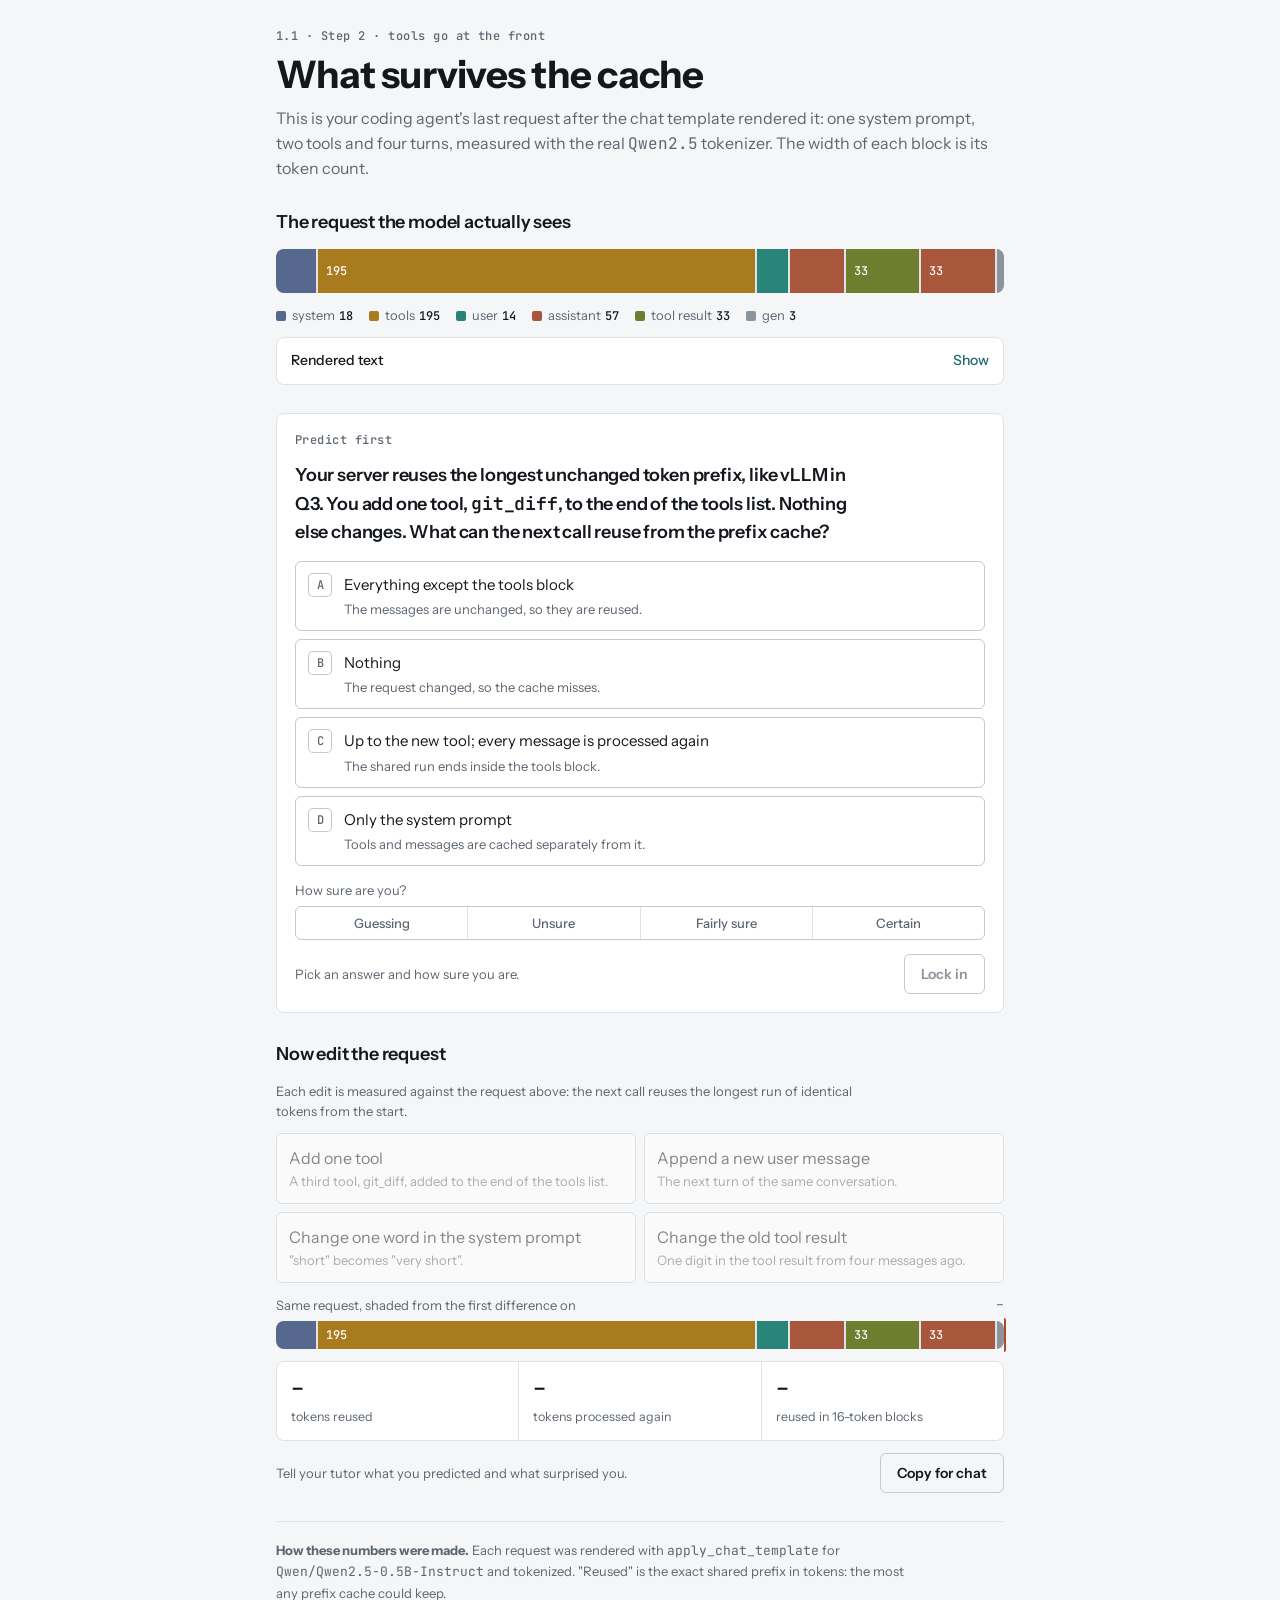
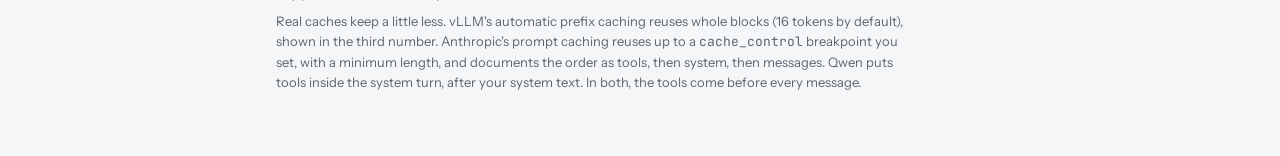
==== examples/cache-explorer/cache-explorer.html @ a2c25013 "agent-tutor 0.1.0: tutoring skill for Claude Code and other agents The tutor skill: topic planning, " ====
<!doctype html><html><head><meta charset=utf-8><meta name=viewport content="width=device-width,initial-scale=1,viewport-fit=cover"><style>:root{color-scheme:light;padding-top:env(safe-area-inset-top,0px);padding-bottom:env(safe-area-inset-bottom,0px)}body{margin:0;font:14px/1.4 system-ui,sans-serif}img{max-width:100%}[hidden]{display:none!important}</style></head><body>
<title>What Survives the Cache</title>
<meta name="claude:viewport-fit-sides" content="cover">
<link rel="preconnect" href="https://fonts.googleapis.com">
<link rel="stylesheet" href="https://fonts.googleapis.com/css2?family=Instrument+Sans:wght@400;500;600;700&family=JetBrains+Mono:wght@400;500&display=swap">
<style>
/* One column, phone first: the sequence is the hero, the prediction gates the cache view, the edits come last. */
:root {
  --bg: #f5f6f7; --surface: #ffffff; --fg: #14181d; --muted: #5d6670; --faint: #8b939c; --line: #dfe3e7; --line-strong: #c3c9cf;
  --accent: #1d6670; --accent-soft: #e1eff0; --good: #2c7a4b; --good-soft: #e3f1e8; --bad: #b2452a; --bad-soft: #f7e6e0;
  --s-system: #56688d; --s-tools: #a97b1f; --s-user: #2a8579; --s-call: #a8573c; --s-result: #6f7d2f; --s-gen: #8b939c;
  --sans: "Instrument Sans", ui-sans-serif, system-ui, -apple-system, "Segoe UI", sans-serif;
  --mono: "JetBrains Mono", ui-monospace, "Cascadia Mono", Consolas, monospace;
  --r: 8px;
}
@media (prefers-color-scheme: dark) { :root:not([data-theme="light"]) {
  --bg: #101418; --surface: #171c21; --fg: #e5e9ec; --muted: #9aa4ad; --faint: #6c7680; --line: #262d34; --line-strong: #37414a;
  --accent: #6cc0c9; --accent-soft: #16303a; --good: #6cc895; --good-soft: #15301f; --bad: #ec8a6c; --bad-soft: #3a1f17;
  --s-system: #8fa3cc; --s-tools: #ddb257; --s-user: #5cc2b3; --s-call: #e08b6c; --s-result: #aebd64; --s-gen: #6c7680; color-scheme: dark } }
:root[data-theme="dark"] {
  --bg: #101418; --surface: #171c21; --fg: #e5e9ec; --muted: #9aa4ad; --faint: #6c7680; --line: #262d34; --line-strong: #37414a;
  --accent: #6cc0c9; --accent-soft: #16303a; --good: #6cc895; --good-soft: #15301f; --bad: #ec8a6c; --bad-soft: #3a1f17;
  --s-system: #8fa3cc; --s-tools: #ddb257; --s-user: #5cc2b3; --s-call: #e08b6c; --s-result: #aebd64; --s-gen: #6c7680; color-scheme: dark }

* { box-sizing: border-box; }
.mono, .num, .eyebrow, pre, code, .readout b, .bar span, .legend b { font-variant-ligatures: none; font-feature-settings: "liga" 0, "calt" 0; }
body { background: var(--bg); color: var(--fg); font: 16px/1.55 var(--sans); }
main { max-width: 760px; margin: 0 auto; padding-block: 28px 64px; padding-left: max(16px, env(safe-area-inset-left, 0px)); padding-right: max(16px, env(safe-area-inset-right, 0px));
  display: grid; gap: 28px; }
h1, h2 { text-wrap: balance; margin: 0; }
h1 { font-size: clamp(28px, 6vw, 38px); line-height: 1.1; letter-spacing: -.02em; font-weight: 700; }
h2 { font-size: 18px; font-weight: 600; letter-spacing: -.01em; }
p { margin: 0; max-width: 65ch; }
.eyebrow { font: 500 12px var(--mono); color: var(--muted); letter-spacing: .04em; }
.lede { color: var(--muted); }
.mono { font-family: var(--mono); }
.num { font-family: var(--mono); font-variant-numeric: tabular-nums; }
section { display: grid; gap: 12px; }
header { display: grid; gap: 10px; }

/* the sequence bar: one cell per segment, width = its tokens */
.bar { display: flex; height: 44px; border-radius: var(--r); overflow: hidden; background: var(--line); gap: 2px; }
.bar > div { min-width: 3px; position: relative; background: var(--c); }
.bar > div span { position: absolute; left: 8px; top: 50%; transform: translateY(-50%); font: 500 12px var(--mono); color: var(--surface); white-space: nowrap; }
.legend { display: flex; flex-wrap: wrap; gap: 6px 16px; font-size: 13px; color: var(--muted); }
.legend i { display: inline-block; width: 10px; height: 10px; border-radius: 2px; background: var(--c); margin-right: 6px; vertical-align: -1px; }
.legend b { font: 500 12px var(--mono); color: var(--fg); margin-left: 4px; font-weight: 500; }

/* the same bar again in the edits section, with what gets processed again masked */
.next { display: grid; gap: 6px; }
.next-head { display: flex; justify-content: space-between; gap: 12px; }
.bar-wrap { position: relative; }
.bar.small { height: 28px; }
.mask { position: absolute; top: -3px; bottom: -3px; right: 0; border-left: 2px solid var(--bad); border-radius: 0 var(--r) var(--r) 0;
  background: repeating-linear-gradient(135deg, color-mix(in srgb, var(--bg) 78%, transparent) 0 6px, color-mix(in srgb, var(--bg) 92%, transparent) 6px 10px);
  transition: left .5s cubic-bezier(.2,.8,.2,1); }
@media (prefers-reduced-motion: reduce) { .mask { transition: none; } }
.reuse { position: relative; height: 14px; border-radius: 4px; background: repeating-linear-gradient(135deg, var(--bad-soft) 0 6px, transparent 6px 10px); box-shadow: inset 0 0 0 1px var(--bad); overflow: hidden; }
.reuse .kept { position: absolute; inset: 0 auto 0 0; background: var(--accent); transition: width .5s cubic-bezier(.2,.8,.2,1); }
.reuse-scale { display: flex; justify-content: space-between; font: 12px var(--mono); color: var(--faint); }
.locked-note { font-size: 13px; color: var(--faint); }

/* rendered text */
details.raw { border: 1px solid var(--line); border-radius: var(--r); background: var(--surface); }
details.raw summary { cursor: pointer; padding: 12px 14px; font-size: 14px; font-weight: 500; list-style: none; display: flex; justify-content: space-between; gap: 12px; }
details.raw summary::-webkit-details-marker { display: none; }
details.raw summary::after { content: "Show"; color: var(--accent); font-weight: 500; }
details.raw[open] summary::after { content: "Hide"; }
pre.seq { margin: 0; padding: 4px 14px 14px; max-height: 360px; overflow: auto; font: 12.5px/1.6 var(--mono); white-space: pre-wrap; word-break: break-word; }
pre.seq span.seg { box-shadow: inset 2px 0 0 var(--c); padding-left: 4px; }
pre.seq .mark { color: var(--accent); font-weight: 500; }
pre.seq .after { opacity: .45; }
pre.seq .cut { display: inline-block; width: 0; border-left: 2px solid var(--bad); height: 1.2em; vertical-align: -3px; margin: 0 1px; }

/* prediction */
.card { background: var(--surface); border: 1px solid var(--line); border-radius: var(--r); padding: 18px; display: grid; gap: 14px; }
.opts { display: grid; gap: 8px; }
.opt { display: grid; grid-template-columns: 26px 1fr; gap: 10px; align-items: start; text-align: left; width: 100%; padding: 11px 12px; border: 1px solid var(--line-strong);
  border-radius: 6px; background: transparent; color: var(--fg); font: inherit; font-size: 15px; cursor: pointer; transition: border-color .15s, background .15s; }
.opt:hover:not(:disabled) { border-color: var(--fg); }
.opt .k { display: grid; place-items: center; width: 24px; height: 24px; border-radius: 5px; box-shadow: inset 0 0 0 1px var(--line-strong); font: 500 12px var(--mono); color: var(--muted); }
.opt[aria-checked="true"] { border-color: var(--fg); box-shadow: inset 0 0 0 1px var(--fg); }
.opt[aria-checked="true"] .k { background: var(--fg); color: var(--surface); box-shadow: none; }
.opt:disabled { cursor: default; }
.opt.right { border-color: var(--good); box-shadow: inset 0 0 0 1px var(--good); background: var(--good-soft); }
.opt.right .k { background: var(--good); color: var(--surface); box-shadow: none; }
.opt.wrongpick { border-color: var(--bad); box-shadow: inset 0 0 0 1px var(--bad); }
.opt small { display: block; color: var(--muted); font-size: 13px; margin-top: 3px; }
.opt .belief { display: none; }
.revealed .opt .belief { display: block; }
.seg-ctl { display: flex; border: 1px solid var(--line-strong); border-radius: 6px; overflow: hidden; }
.seg-ctl button { flex: 1; padding: 8px 6px; border: 0; background: transparent; color: var(--muted); font: 500 13px var(--sans); cursor: pointer; }
.seg-ctl button + button { border-left: 1px solid var(--line); }
.seg-ctl button[aria-checked="true"] { background: var(--fg); color: var(--surface); }
.row { display: flex; flex-wrap: wrap; gap: 10px; align-items: center; justify-content: space-between; }
.btn { height: 40px; padding: 0 16px; border-radius: 6px; border: 1px solid var(--fg); background: var(--fg); color: var(--surface); font: 600 14px var(--sans); cursor: pointer; }
.btn:disabled { background: transparent; color: var(--faint); border-color: var(--line-strong); cursor: default; }
.btn.ghost { background: transparent; color: var(--fg); border-color: var(--line-strong); }
.hint { font-size: 13px; color: var(--muted); }
.verdict { font-weight: 600; }
.verdict.ok { color: var(--good); } .verdict.no { color: var(--bad); }
:focus-visible { outline: 2px solid var(--accent); outline-offset: 2px; }

/* edits */
.edits { display: grid; gap: 8px; grid-template-columns: repeat(2, minmax(0, 1fr)); }
@media (max-width: 520px) { .edits { grid-template-columns: 1fr; } }
.edit { text-align: left; padding: 12px; border: 1px solid var(--line-strong); border-radius: 6px; background: var(--surface); color: var(--fg); font: inherit; cursor: pointer; }
.edit small { display: block; color: var(--muted); font-size: 13px; }
.edit[aria-pressed="true"] { border-color: var(--accent); box-shadow: inset 0 0 0 1px var(--accent); background: var(--accent-soft); }
.edit:disabled { opacity: .5; cursor: default; }
.readout { display: grid; grid-template-columns: repeat(3, minmax(0, 1fr)); gap: 1px; background: var(--line); border: 1px solid var(--line); border-radius: var(--r); overflow: hidden; }
.readout div { background: var(--surface); padding: 12px 14px; }
.readout b { display: block; font: 500 22px var(--mono); font-variant-numeric: tabular-nums; letter-spacing: -.01em; }
.readout span { font-size: 12.5px; color: var(--muted); }
.notice { border-left: 0; padding: 12px 14px; background: var(--accent-soft); border-radius: 6px; font-size: 15px; }
.notice b { font-weight: 600; }
footer { font-size: 13px; color: var(--muted); display: grid; gap: 8px; border-top: 1px solid var(--line); padding-top: 18px; }
footer p { max-width: 70ch; }
@media (prefers-reduced-motion: reduce) { .reuse .kept { transition: none; } }
</style>

<main>
  <header>
    <div class="eyebrow">1.1 · Step 2 · tools go at the front</div>
    <h1>What survives the cache</h1>
    <p class="lede">This is your coding agent's last request after the chat template rendered it: one system prompt, two tools and four turns, measured with the real <span class="mono">Qwen2.5</span> tokenizer. The width of each block is its token count.</p>
  </header>

  <section aria-labelledby="seq-h">
    <h2 id="seq-h">The request the model actually sees</h2>
    <div class="bar" id="bar" role="img"></div>
    <div class="legend" id="legend"></div>
    <details class="raw" id="raw"><summary>Rendered text</summary><pre class="seq" id="seq"></pre></details>
  </section>

  <section class="card" id="predict" aria-labelledby="p-h">
    <div class="eyebrow">Predict first</div>
    <h2 id="p-h">Your server reuses the longest unchanged token prefix, like vLLM in Q3. You add one tool, <span class="mono">git_diff</span>, to the end of the tools list. Nothing else changes. What can the next call reuse from the prefix cache?</h2>
    <div class="opts" role="radiogroup" aria-labelledby="p-h" id="opts"></div>
    <div>
      <div class="hint" id="conf-l" style="margin-bottom:6px">How sure are you?</div>
      <div class="seg-ctl" role="radiogroup" aria-labelledby="conf-l" id="conf"></div>
    </div>
    <div class="row">
      <span class="hint" id="p-hint">Pick an answer and how sure you are.</span>
      <button class="btn" id="lock" disabled>Lock in</button>
    </div>
    <div id="verdict" hidden></div>
  </section>

  <section aria-labelledby="e-h">
    <h2 id="e-h">Now edit the request</h2>
    <p class="hint" id="e-hint">Each edit is measured against the request above: the next call reuses the longest run of identical tokens from the start.</p>
    <div class="edits" id="edits"></div>
    <div class="next">
      <div class="next-head"><span class="hint">Same request, shaded from the first difference on</span><span class="num hint" id="reuse-note">–</span></div>
      <div class="bar-wrap"><div class="bar small" id="bar2" aria-hidden="true"></div><div class="mask" id="mask" style="left:100%"></div></div>
    </div>
    <div class="readout" aria-live="polite">
      <div><b id="r-kept">–</b><span>tokens reused</span></div>
      <div><b id="r-new">–</b><span>tokens processed again</span></div>
      <div><b id="r-blocks">–</b><span>reused in 16-token blocks</span></div>
    </div>
    <p class="notice" id="notice" hidden></p>
    <div class="row"><span class="hint">Tell your tutor what you predicted and what surprised you.</span><button class="btn ghost" id="copy">Copy for chat</button></div>
  </section>

  <footer>
    <p><b>How these numbers were made.</b> Each request was rendered with <span class="mono">apply_chat_template</span> for <span class="mono">Qwen/Qwen2.5-0.5B-Instruct</span> and tokenized. "Reused" is the exact shared prefix in tokens: the most any prefix cache could keep.</p>
    <p>Real caches keep a little less. vLLM's automatic prefix caching reuses whole blocks (16 tokens by default), shown in the third number. Anthropic's prompt caching reuses up to a <span class="mono">cache_control</span> breakpoint you set, with a minimum length, and documents the order as tools, then system, then messages. Qwen puts tools inside the system turn, after your system text. In both, the tools come before every message.</p>
  </footer>
</main>

<script>
const D = {"model": "Qwen/Qwen2.5-0.5B-Instruct", "text": "<|im_start|>system\nYou are a coding agent working in the user's repository. Keep answers short.\n\n# Tools\n\nYou may call one or more functions to assist with the user query.\n\nYou are provided with function signatures within <tools><\/tools> XML tags:\n<tools>\n{\"type\": \"function\", \"function\": {\"name\": \"read_file\", \"description\": \"Read a file from the repository.\", \"parameters\": {\"type\": \"object\", \"properties\": {\"path\": {\"type\": \"string\"}}, \"required\": [\"path\"]}}}\n{\"type\": \"function\", \"function\": {\"name\": \"run_tests\", \"description\": \"Run the test suite and return failures.\", \"parameters\": {\"type\": \"object\", \"properties\": {\"pattern\": {\"type\": \"string\"}}, \"required\": [\"pattern\"]}}}\n<\/tools>\n\nFor each function call, return a json object with function name and arguments within <tool_call><\/tool_call> XML tags:\n<tool_call>\n{\"name\": <function-name>, \"arguments\": <args-json-object>}\n<\/tool_call><|im_end|>\n<|im_start|>user\nThe login test fails. Can you look?<|im_end|>\n<|im_start|>assistant\n<tool_call>\n{\"name\": \"run_tests\", \"arguments\": {\"pattern\": \"login\"}}\n<\/tool_call><|im_end|>\n<|im_start|>user\n<tool_response>\nFAILED test_login.py::test_expired_token - assert 401 == 200\n<\/tool_response><|im_end|>\n<|im_start|>assistant\nThe expired-token case returns 401. The test expects 200, so the test is wrong, not the code.<|im_end|>\n<|im_start|>assistant\n", "tokens": 320, "segments": [{"label": "System prompt", "kind": "system", "start": 0, "end": 95, "tokStart": 0, "tokEnd": 18}, {"label": "Tool definitions (inserted by the template)", "kind": "tools", "start": 95, "end": 906, "tokStart": 18, "tokEnd": 213}, {"label": "User message", "kind": "user", "start": 906, "end": 969, "tokStart": 213, "tokEnd": 227}, {"label": "Assistant tool call", "kind": "assistant", "start": 969, "end": 1083, "tokStart": 227, "tokEnd": 251}, {"label": "Tool result", "kind": "result", "start": 1083, "end": 1204, "tokStart": 251, "tokEnd": 284}, {"label": "Assistant turn", "kind": "assistant", "start": 1204, "end": 1330, "tokStart": 284, "tokEnd": 317}, {"label": "Generation marker", "kind": "gen", "start": 1330, "end": 1352, "tokStart": 317, "tokEnd": 320}], "variants": [{"key": "append", "label": "Append a new user message", "what": "The next turn of the same conversation.", "shared": 318, "total": 330, "baseTotal": 320, "newTokens": 12, "sharedChar": 1342, "blocks16": 304}, {"key": "tool", "label": "Add one tool", "what": "A third tool, git_diff, added to the end of the tools list.", "shared": 169, "total": 375, "baseTotal": 320, "newTokens": 206, "sharedChar": 683, "blocks16": 160}, {"key": "system", "label": "Change one word in the system prompt", "what": "\"short\" becomes \"very short\".", "shared": 17, "total": 321, "baseTotal": 320, "newTokens": 304, "sharedChar": 88, "blocks16": 16}, {"key": "result", "label": "Change the old tool result", "what": "One digit in the tool result from four messages ago.", "shared": 271, "total": 320, "baseTotal": 320, "newTokens": 49, "sharedChar": 1168, "blocks16": 256}]};
const SEG = { system: "--s-system", tools: "--s-tools", user: "--s-user", assistant: "--s-call", result: "--s-result", gen: "--s-gen" };
const SHORT = { system: "system", tools: "tools", user: "user", assistant: "assistant", result: "tool result", gen: "gen" };
const OPTS = [
  { k: "A", t: "Everything except the tools block", d: "The messages are unchanged, so they are reused.", belief: "This treats the cache as separate pieces. It is one sequence, so a change stops reuse of everything after it." },
  { k: "B", t: "Nothing", d: "The request changed, so the cache misses.", belief: "On Anthropic's cache you would also get nothing here, because it matches only whole prefixes up to a breakpoint and the change is near the front. Not because of a request hash. This server keeps every token up to the first difference." },
  { k: "C", t: "Up to the new tool; every message is processed again", d: "The shared run ends inside the tools block.", belief: "" },
  { k: "D", t: "Only the system prompt", d: "Tools and messages are cached separately from it.", belief: "Close on position, but the first tools still match, so reuse runs past the system text into the tools block." },
];
const RIGHT = "C";
const CONF = ["Guessing", "Unsure", "Fairly sure", "Certain"];
const SYS_KEPT = D.variants.find((v) => v.key === "system").shared;
const NOTE = {
  tool: "<b>The messages didn't change, and they still had to be processed again.</b> The new tool sits before them in the sequence, so the shared run ends there. Agents that add or remove tools per turn lose their cache on every call.",
  append: "<b>Almost all of it is reused.</b> Only the new message is processed, plus two tokens: the old generation marker <span class=\"mono\">assistant</span> becomes <span class=\"mono\">user</span>. Appending is cheap.",
  system: `<b>One word near the top, and the cache keeps ${SYS_KEPT} tokens.</b> Everything after the edit is processed again, including tools and messages. Put text that changes, like dates or user names, as late as you can.`,
  result: "<b>An edit four turns back still costs every token after it.</b> Rewriting or trimming old history, like summarizing a long tool result, ends the cache at that point.",
};
const store = { get(k) { try { return JSON.parse(localStorage.getItem(k)); } catch { return null; } }, set(k, v) { try { localStorage.setItem(k, JSON.stringify(v)); } catch {} } };
const $ = (id) => document.getElementById(id);
const pct = (a, b) => Math.round((a / b) * 100);

// sequence bar, legend, rendered text
const kinds = {};
D.segments.forEach((s) => {
  const n = s.tokEnd - s.tokStart, cell = document.createElement("div");
  cell.style.setProperty("--c", `var(${SEG[s.kind]})`); cell.style.flex = `${n} 0 0`; cell.title = `${s.label}: ${n} tokens`;
  if (n / D.tokens > .09) cell.innerHTML = `<span>${n}</span>`;
  $("bar").append(cell); $("bar2").append(cell.cloneNode(true));
  kinds[s.kind] = (kinds[s.kind] || 0) + n;
});
$("bar").setAttribute("aria-label", D.segments.map((s) => `${s.label} ${s.tokEnd - s.tokStart} tokens`).join(", "));
Object.entries(kinds).forEach(([k, n]) => { $("legend").insertAdjacentHTML("beforeend", `<span style="--c:var(${SEG[k]})"><i></i>${SHORT[k]}<b>${n}</b></span>`); });
const esc = (t) => t.replace(/[&<>]/g, (c) => ({ "&": "&amp;", "<": "&lt;", ">": "&gt;" }[c]));
const marked = (t) => esc(t).replace(/&lt;\|im_(start|end)\|&gt;/g, (m) => `<span class="mark">${m}</span>`);
function drawText(cut) {
  $("seq").innerHTML = D.segments.map((s) => {
    const a = s.start, b = s.end, c = `--c:var(${SEG[s.kind]})`;
    if (cut == null || cut >= b) return `<span class="seg" style="${c}">${marked(D.text.slice(a, b))}</span>`;
    if (cut <= a) return `<span class="seg after" style="${c}">${marked(D.text.slice(a, b))}</span>`;
    return `<span class="seg" style="${c}">${marked(D.text.slice(a, cut))}<span class="cut" title="first difference"></span><span class="after">${marked(D.text.slice(cut, b))}</span></span>`;
  }).join("");
}
drawText(null);

// prediction
let pick = null, conf = null;
const saved = store.get("cache-explorer-1.1");
OPTS.forEach((o) => {
  $("opts").insertAdjacentHTML("beforeend", `<button class="opt" role="radio" aria-checked="false" data-k="${o.k}"><span class="k">${o.k}</span><span>${o.t}<small>${o.d}</small><small class="belief">${o.belief}</small></span></button>`);
});
CONF.forEach((c, i) => $("conf").insertAdjacentHTML("beforeend", `<button role="radio" aria-checked="false" data-i="${i + 1}">${c}</button>`));
const sync = () => {
  document.querySelectorAll(".opt").forEach((b) => b.setAttribute("aria-checked", String(b.dataset.k === pick)));
  document.querySelectorAll("#conf button").forEach((b) => b.setAttribute("aria-checked", String(+b.dataset.i === conf)));
  $("lock").disabled = !(pick && conf);
  $("p-hint").textContent = pick && conf ? "Locked answers can't be changed." : "Pick an answer and how sure you are.";
};
$("opts").addEventListener("click", (e) => { const b = e.target.closest(".opt"); if (b && !b.disabled) { pick = b.dataset.k; sync(); } });
$("conf").addEventListener("click", (e) => { const b = e.target.closest("button"); if (b && !b.disabled) { conf = +b.dataset.i; sync(); } });
// arrow keys inside each radio group
document.querySelectorAll('[role="radiogroup"]').forEach((g) => g.addEventListener("keydown", (e) => {
  if (!["ArrowDown", "ArrowUp", "ArrowLeft", "ArrowRight"].includes(e.key)) return;
  const items = [...g.querySelectorAll('[role="radio"]:not(:disabled)')], i = items.indexOf(document.activeElement);
  if (i < 0) return; e.preventDefault();
  const n = items[(i + (e.key === "ArrowDown" || e.key === "ArrowRight" ? 1 : items.length - 1)) % items.length]; n.focus(); n.click();
}));

function reveal() {
  $("predict").classList.add("revealed");
  document.querySelectorAll(".opt, #conf button").forEach((b) => (b.disabled = true));
  document.querySelectorAll(".opt").forEach((b) => { if (b.dataset.k === RIGHT) b.classList.add("right"); else if (b.dataset.k === pick) b.classList.add("wrongpick"); });
  const ok = pick === RIGHT;
  $("verdict").hidden = false;
  $("verdict").innerHTML = `<p class="verdict ${ok ? "ok" : "no"}">${ok ? "Right" : `Not quite: the answer is ${RIGHT}`} · you were ${CONF[conf - 1].toLowerCase()}</p>`;
  $("lock").hidden = true; $("p-hint").textContent = "Each wrong option shows the belief behind it.";
  document.querySelectorAll(".edit").forEach((b) => (b.disabled = false));
  $("e-hint").textContent = "Each edit is measured against the request above: the next call reuses the longest run of identical tokens from the start. Pick one.";
  show("tool");
}
$("lock").addEventListener("click", () => { store.set("cache-explorer-1.1", { pick, conf }); reveal(); $("edits").scrollIntoView({ behavior: matchMedia("(prefers-reduced-motion: reduce)").matches ? "auto" : "smooth", block: "center" }); });

// edits
const ORDER = ["tool", "append", "system", "result"];
ORDER.forEach((k) => { const v = D.variants.find((x) => x.key === k);
  $("edits").insertAdjacentHTML("beforeend", `<button class="edit" aria-pressed="false" data-k="${k}" disabled>${v.label}<small>${v.what}</small></button>`); });
$("edits").addEventListener("click", (e) => { const b = e.target.closest(".edit"); if (b && !b.disabled) show(b.dataset.k); });
let seen = new Set();
function show(k) {
  const v = D.variants.find((x) => x.key === k); seen.add(k);
  document.querySelectorAll(".edit").forEach((b) => b.setAttribute("aria-pressed", String(b.dataset.k === k)));
  $("mask").style.left = `${(v.shared / D.tokens) * 100}%`;
  $("reuse-note").textContent = `${pct(v.shared, v.total)}% of the next call reused`;
  $("r-kept").textContent = v.shared; $("r-new").textContent = v.newTokens; $("r-blocks").textContent = v.blocks16;
  $("notice").hidden = false; $("notice").innerHTML = NOTE[k];
  drawText(v.sharedChar);
}
$("copy").addEventListener("click", async () => {
  const line = `1.1 cache explorer · predicted ${pick || "–"} · ${conf ? CONF[conf - 1] : "no confidence"} · ${pick === RIGHT ? "right" : "wrong"} · tried: ${[...seen].join(", ") || "none"} · noticed: `;
  try { await navigator.clipboard.writeText(line); $("copy").textContent = "Copied"; }
  catch { $("copy").textContent = "Copy failed: select the line below"; $("notice").hidden = false; $("notice").textContent = line; }
  setTimeout(() => ($("copy").textContent = "Copy for chat"), 2000);
});
if (saved && saved.pick && saved.conf) { pick = saved.pick; conf = saved.conf; sync(); reveal(); } else sync();
</script>

</body></html>
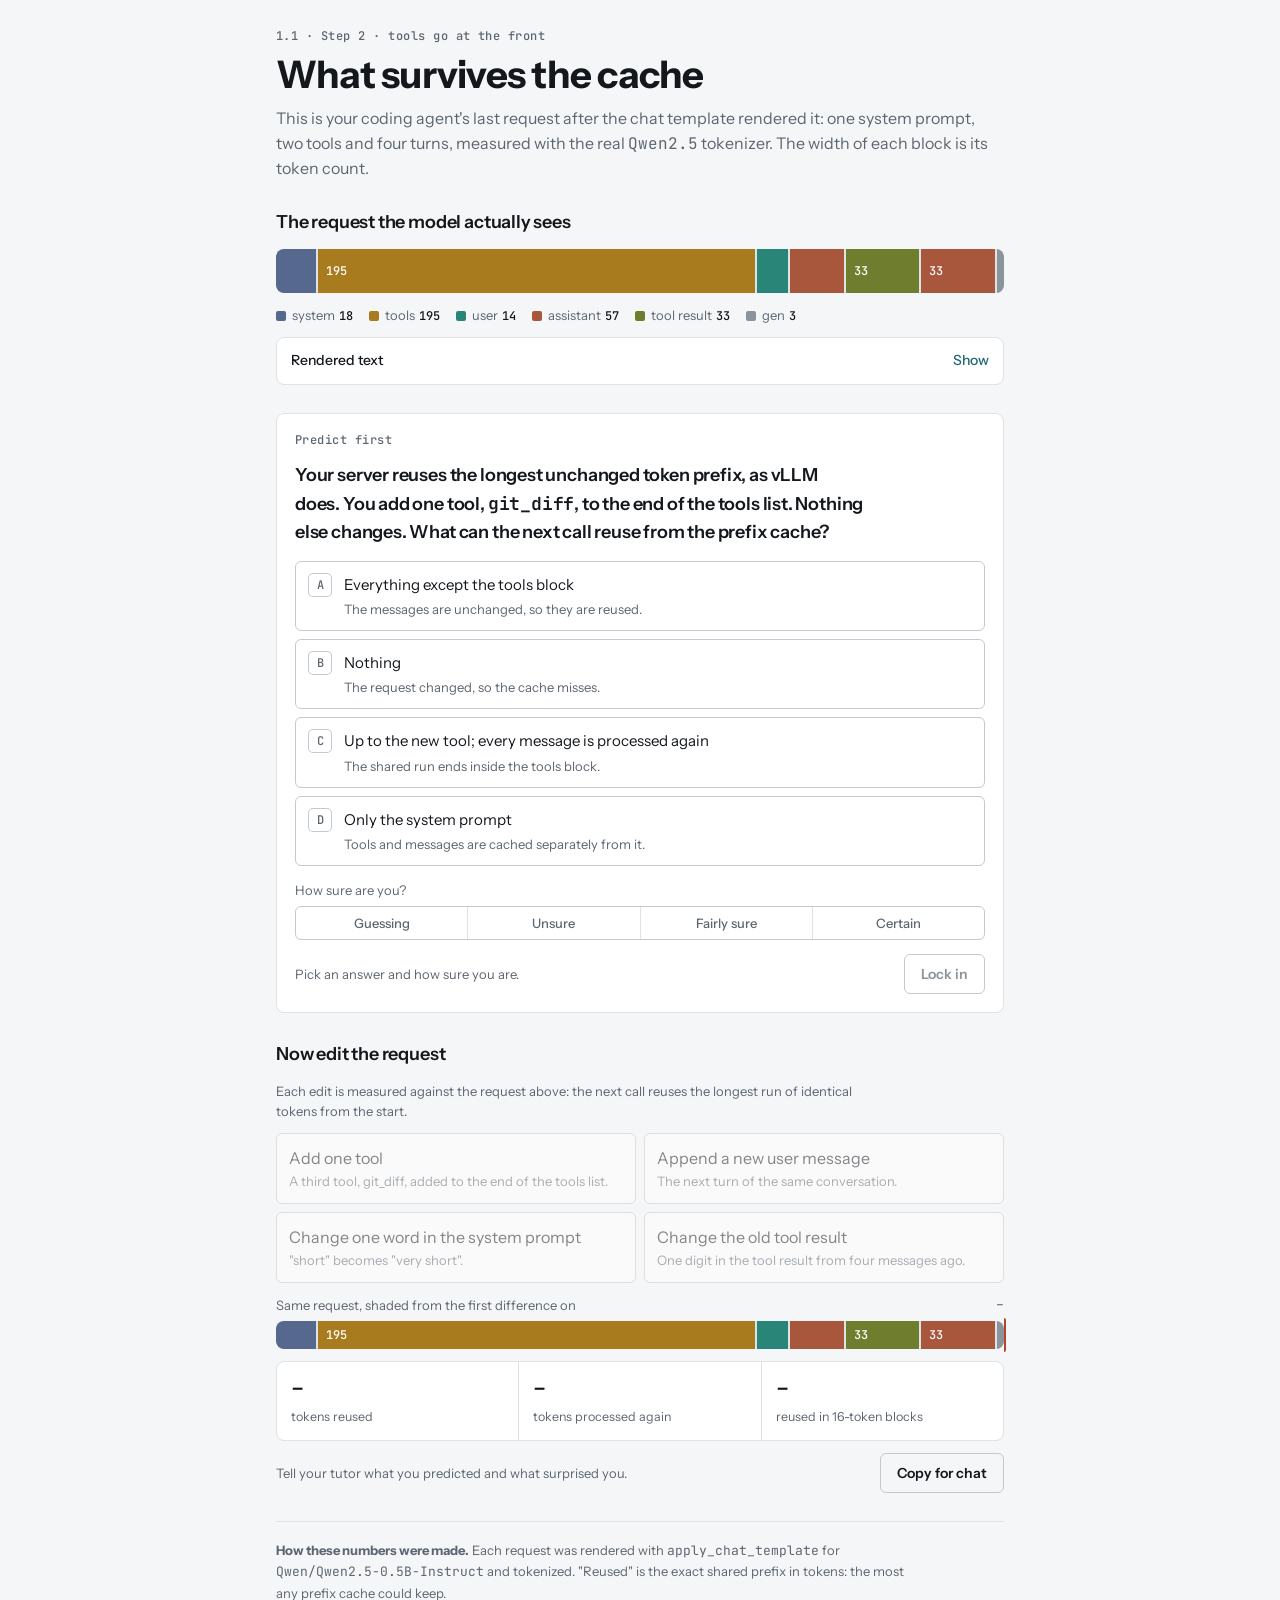
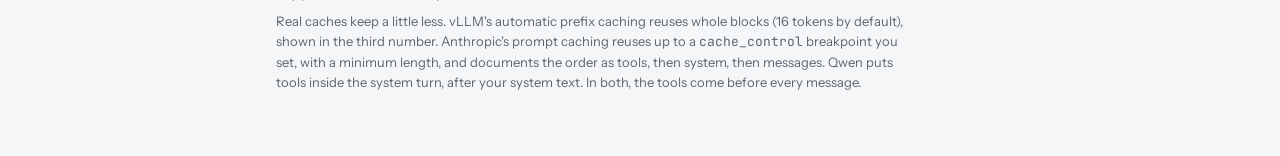
==== commit ad33d556: "Use examples from many subjects; drop personal details from the example (0.3.1) Co-Authored-By: Clau" ====
--- a/examples/cache-explorer/cache-explorer.html
+++ b/examples/cache-explorer/cache-explorer.html
@@ -135,7 +135,7 @@
 
   <section class="card" id="predict" aria-labelledby="p-h">
     <div class="eyebrow">Predict first</div>
-    <h2 id="p-h">Your server reuses the longest unchanged token prefix, like vLLM in Q3. You add one tool, <span class="mono">git_diff</span>, to the end of the tools list. Nothing else changes. What can the next call reuse from the prefix cache?</h2>
+    <h2 id="p-h">Your server reuses the longest unchanged token prefix, as vLLM does. You add one tool, <span class="mono">git_diff</span>, to the end of the tools list. Nothing else changes. What can the next call reuse from the prefix cache?</h2>
     <div class="opts" role="radiogroup" aria-labelledby="p-h" id="opts"></div>
     <div>
       <div class="hint" id="conf-l" style="margin-bottom:6px">How sure are you?</div>
